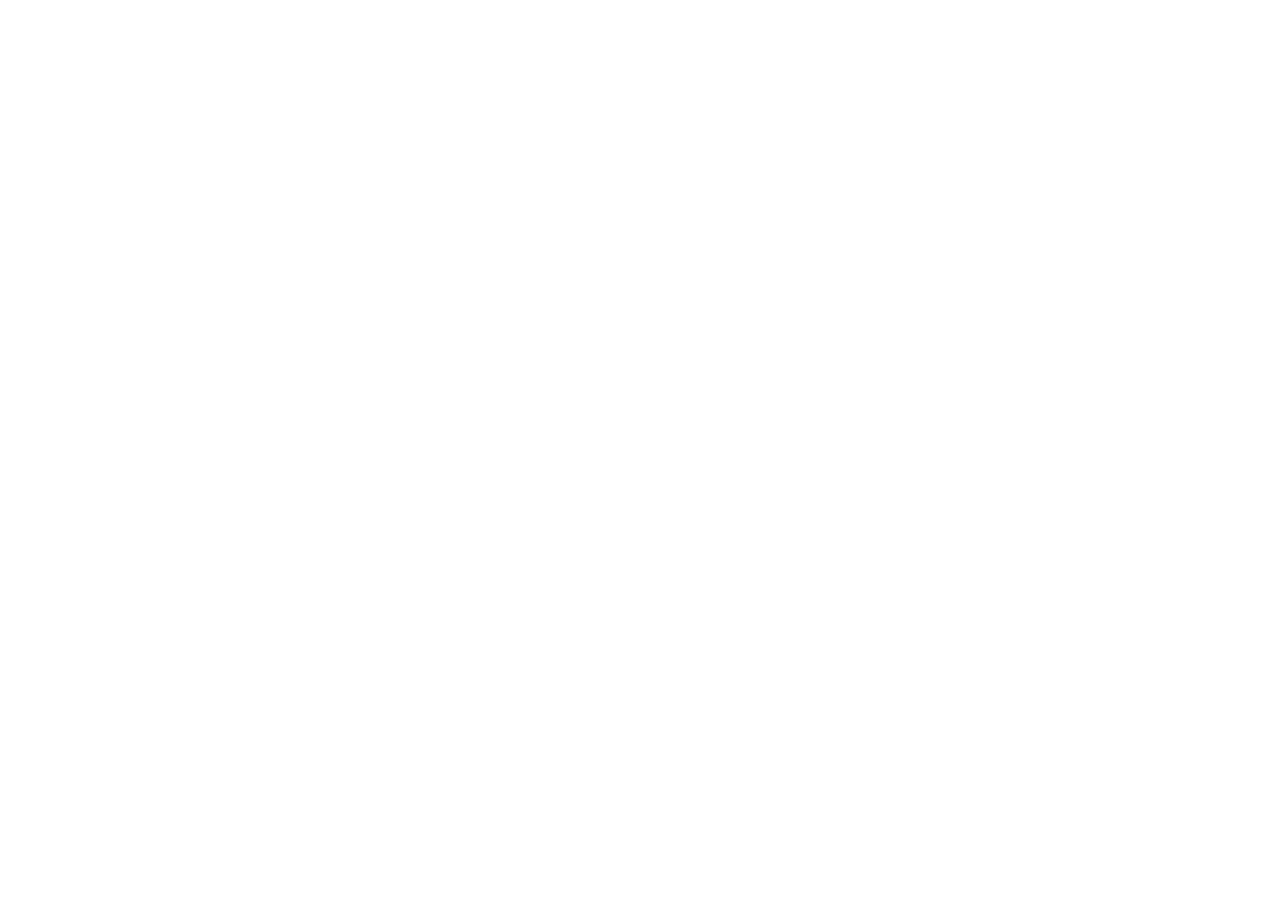
==== index.html @ 8f4f02e4 "preparing files & folders" ====
<!DOCTYPE html>
<html lang="en">
<head>
    <meta charset="UTF-8">
    <meta http-equiv="X-UA-Compatible" content="IE=edge">
    <meta name="viewport" content="width=device-width, initial-scale=1.0">
    <title>Image Dynamo</title>
</head>
<body>
    
</body>
</html>
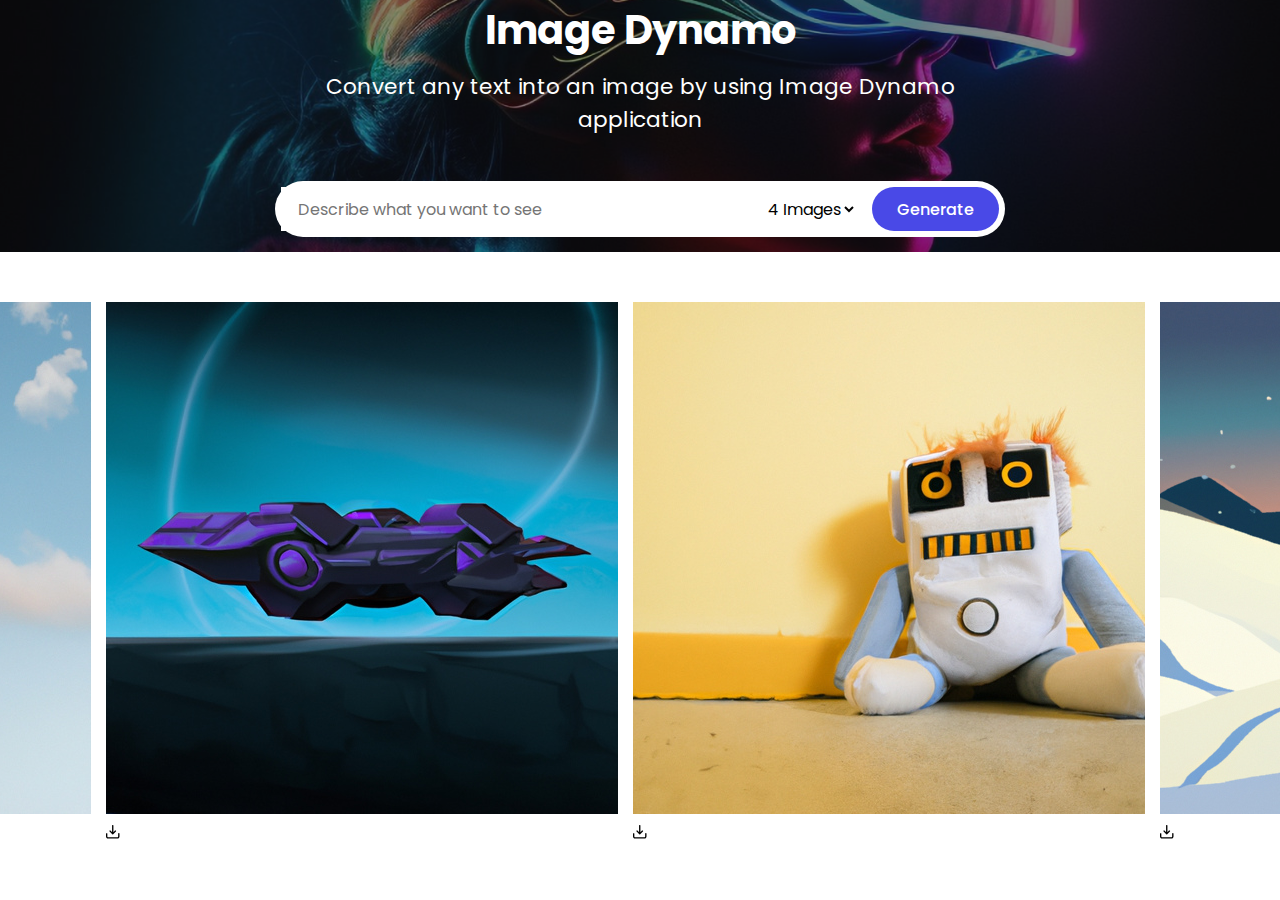
==== commit 105046ff: "updating html & css" ====
--- a/index.html
+++ b/index.html
@@ -4,9 +4,58 @@
     <meta charset="UTF-8">
     <meta http-equiv="X-UA-Compatible" content="IE=edge">
     <meta name="viewport" content="width=device-width, initial-scale=1.0">
+    <link rel="stylesheet" href="./assets/css/style.css">
     <title>Image Dynamo</title>
 </head>
 <body>
-    
+    <section class="image-generator">
+        <div class="content">
+            <h1>
+                Image Dynamo
+            </h1>
+            <p>
+                Convert any text into an image by using Image Dynamo application
+            </p>
+            <form action="#" class="generate-form">
+                <input type="text" class="prompt-input" placeholder="Describe what you want to see" required>
+                <div class="controls">
+                    <select class="img-quantity">
+                        <option value="1">1 Image</option>
+                        <option value="2">2 Images</option>
+                        <option value="3">3 Images</option>
+                        <option value="4" selected>4 Images</option>
+                    </select>
+                    <button type="submit" class="generate-btn">Generate</button>
+                </div>
+            </form>
+        </div>
+    </section>
+
+    <section class="image-gallery">
+        <div class="image-card">
+            <img src="./assets/images/img-1.jpg" alt="image">
+            <a href="#" class="download-btn">
+                <img src="./assets/images/download.svg" alt="download icon">
+            </a>
+        </div>
+        <div class="image-card">
+            <img src="./assets/images/img-2.jpg" alt="image">
+            <a href="#" class="download-btn">
+                <img src="./assets/images/download.svg" alt="download icon">
+            </a>
+        </div>
+        <div class="image-card">
+            <img src="./assets/images/img-3.jpg" alt="image">
+            <a href="#" class="download-btn">
+                <img src="./assets/images/download.svg" alt="download icon">
+            </a>
+        </div>
+        <div class="image-card">
+            <img src="./assets/images/img-4.jpg" alt="image">
+            <a href="#" class="download-btn">
+                <img src="./assets/images/download.svg" alt="download icon">
+            </a>
+        </div>
+    </section>
 </body>
 </html>--- a/assets/css/style.css
+++ b/assets/css/style.css
@@ -0,0 +1,135 @@
+@import url('https://fonts.googleapis.com/css2?family=Poppins:wght@400;500;600;700&display=swap');
+
+* {
+    box-sizing: border-box;
+    font-family: 'Poppins', sans-serif;
+    margin: 0;
+    padding: 0;
+}
+
+.image-generator {
+    /* height: 40vh; */
+    display: flex;
+    position: relative;
+    align-items: center;
+    justify-content: center;
+    background: url("/assets/images/bg.jpg");
+    background-size: cover;
+    background-position: center;
+}
+
+.image-generator::before {
+    content: "";
+    position: absolute;
+    left: 0;
+    top: 0;
+    width: 100%;
+    height: 100%;
+    opacity: 0.5;
+    background: #121212;
+}
+
+.image-generator .content {
+    color: #fff;
+    padding: 0 15px;
+    max-width: 760px;
+    text-align: center;
+    position: relative;
+}
+
+.image-generator h1 {
+    font-size: 2.5rem;
+    font-weight: 700;
+}
+
+.image-generator p {
+    font-size: 1.35rem;
+    margin-top: 10px;
+}
+
+.image-generator .generate-form {
+    height: 56px;
+    width: 100%;
+    display: flex;
+    padding: 6px;
+    margin: 45px 0 15px;
+    align-items: center;
+    justify-content: space-between;
+    background: #fff;
+    border-radius: 30px;
+}
+
+.generate-form .prompt-input {
+    width: 100%;
+    height: 100%;
+    font-size: 1rem;
+    outline: none;
+    border: none;
+    padding: 0 17px;
+}
+
+.generate-form .controls {
+    display: flex;
+    height: 100%;
+    gap: 15px;
+}
+
+.generate-form .img-quantity {
+    outline: none;
+    border: none;
+    background: none;
+    font-size: 1rem;
+}
+
+.generate-form .generate-btn {
+    font-size: 1rem;
+    outline: none;
+    border: none;
+    color: #fff;
+    font-weight: 500;
+    padding: 0 25px;
+    cursor: pointer;
+    border-radius: 30px;
+    background: #4949e7;
+}
+
+.image-gallery {
+    display: flex;
+    gap: 15px;
+    justify-content: center;
+    padding: 0 15px;
+    max-width: 1250px;
+    margin: 50px 0;
+}
+
+.image-gallery .img-card {
+    width: 285px;
+    aspect-ratio: 1 / 1;
+    border-radius: 5px;
+    overflow: hidden;
+    position: relative;
+}
+
+.image-gallery .img-card img {
+    width: 100%;
+    height: 100%;
+    object-fit: cover;
+}
+
+.image-gallery .img-card .download-btn {
+    position: absolute;
+    bottom: 15px;
+    right: 15px;
+    background: #fff;
+    height: 36px;
+    width: 36px;
+    border-radius: 50%;
+    display: flex;
+    align-items: center;
+    justify-content: center;
+}
+
+.image-gallery .img-card .download-btn img {
+    width: 14px;
+    height: 14px;
+}
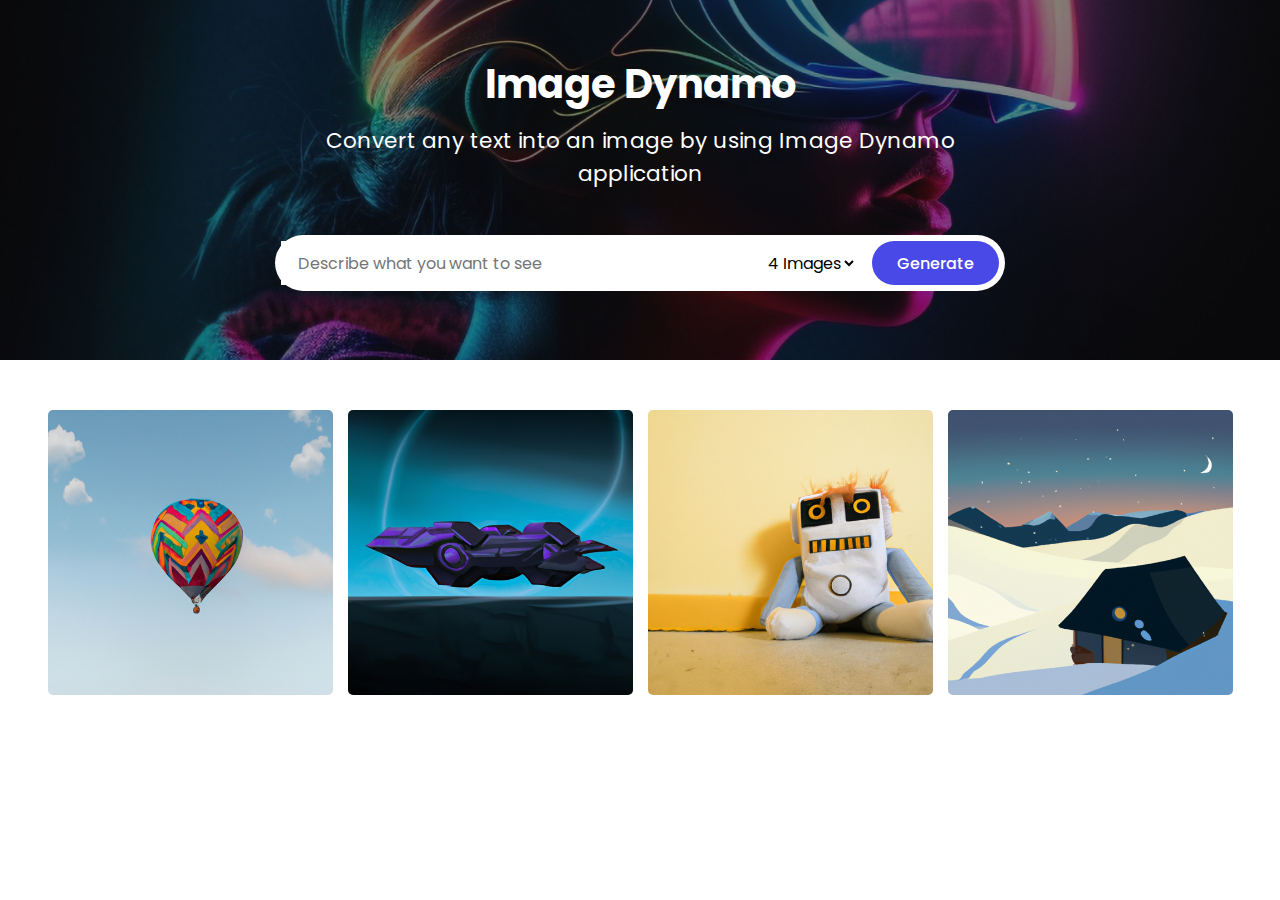
==== commit 0c787157: "updating script.js file and fix css issue" ====
--- a/index.html
+++ b/index.html
@@ -32,30 +32,23 @@
     </section>
 
     <section class="image-gallery">
-        <div class="image-card">
+        <div class="img-card">
             <img src="./assets/images/img-1.jpg" alt="image">
-            <a href="#" class="download-btn">
-                <img src="./assets/images/download.svg" alt="download icon">
-            </a>
+
         </div>
-        <div class="image-card">
+        <div class="img-card">
             <img src="./assets/images/img-2.jpg" alt="image">
-            <a href="#" class="download-btn">
-                <img src="./assets/images/download.svg" alt="download icon">
-            </a>
+
         </div>
-        <div class="image-card">
+        <div class="img-card">
             <img src="./assets/images/img-3.jpg" alt="image">
-            <a href="#" class="download-btn">
-                <img src="./assets/images/download.svg" alt="download icon">
-            </a>
+
         </div>
-        <div class="image-card">
+        <div class="img-card">
             <img src="./assets/images/img-4.jpg" alt="image">
-            <a href="#" class="download-btn">
-                <img src="./assets/images/download.svg" alt="download icon">
-            </a>
+
         </div>
     </section>
+    <script src="./script.js"></script>
 </body>
 </html>--- a/assets/css/style.css
+++ b/assets/css/style.css
@@ -8,7 +8,7 @@
 }
 
 .image-generator {
-    /* height: 40vh; */
+    height: 40vh;
     display: flex;
     position: relative;
     align-items: center;
@@ -96,24 +96,34 @@
 .image-gallery {
     display: flex;
     gap: 15px;
+    flex-wrap: wrap;
     justify-content: center;
     padding: 0 15px;
     max-width: 1250px;
-    margin: 50px 0;
+    margin: 50px auto;
 }
 
 .image-gallery .img-card {
     width: 285px;
+    display: flex;
+    align-items: center;
+    justify-content: center;
     aspect-ratio: 1 / 1;
     border-radius: 5px;
     overflow: hidden;
     position: relative;
+    background: #f2f2f2;
 }
 
 .image-gallery .img-card img {
     width: 100%;
     height: 100%;
     object-fit: cover;
+}
+
+.image-gallery .img-card.loading img {
+width: 80px;
+height: 80px;
 }
 
 .image-gallery .img-card .download-btn {
@@ -124,12 +134,68 @@
     height: 36px;
     width: 36px;
     border-radius: 50%;
-    display: flex;
-    align-items: center;
-    justify-content: center;
+    display: none;
+    align-items: center;
+    justify-content: center;
+}
+
+.image-gallery .img-card:not(.loading):hover .download-btn {
+display: flex;
 }
 
 .image-gallery .img-card .download-btn img {
     width: 14px;
     height: 14px;
 }
+
+@media screen and (max-width: 760px) {
+    .image-generator h1{
+        font-size: 1rem;
+    }
+
+    .image-generator p {
+        font-size: 1rem;
+    }
+
+    .image-generator .generate-form {
+        margin-top: 30px;
+        height: 52px;
+        display: block;
+    }
+
+    .generate-form .controls {
+        margin-top: 15px;
+        height: 40px;
+        align-items: center;
+        justify-content: flex-end;
+
+    }
+
+    .generate-form .img-quantity {
+        color: #fff;
+    }
+
+    .generate-form .img-quantity option {
+        color: #000;
+    }
+
+    .generate-form .generate-btn {
+        height: 100%;
+    }
+
+
+    .image-gallery .img-card:not(.loading) .download-btn {
+        display: flex;
+    }
+
+    .image-gallery {
+        margin-top: 20px;
+    }
+
+}
+
+@media screen and (max-width: 550px) {
+    .image-gallery .img-card {
+        width: 100%;
+    }
+}